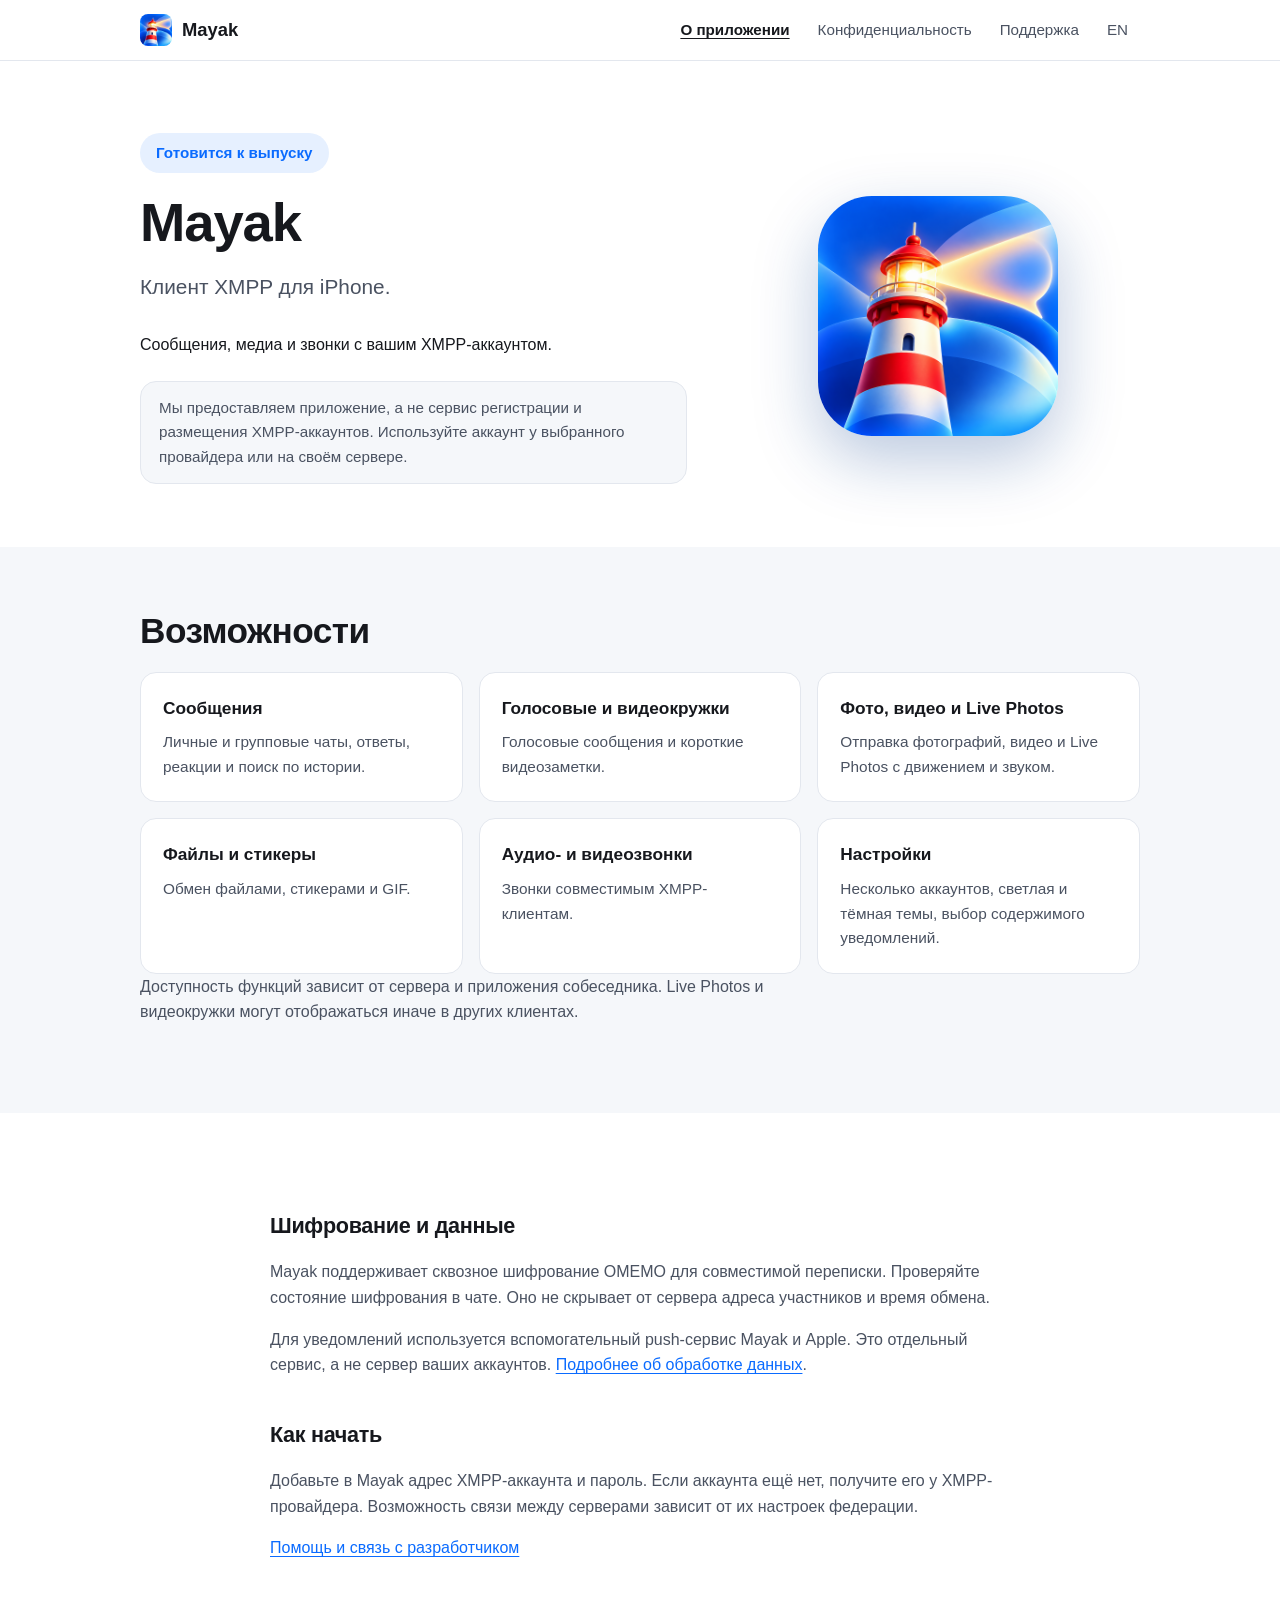
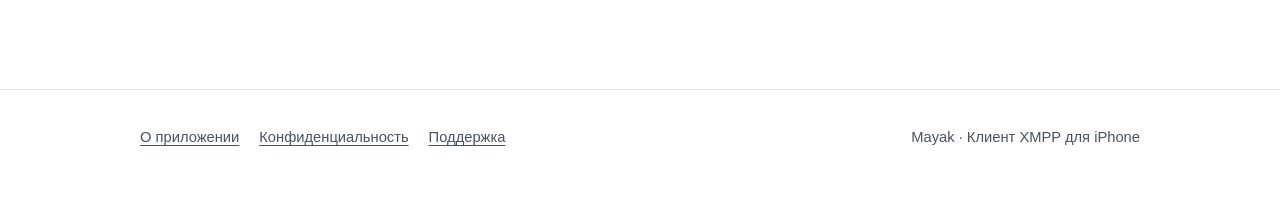
==== ru/index.html @ 135d6285 "Mayak static site: EN/RU pages with browser-language redirect Generated with [Devin](https://devin.a" ====
<!doctype html>
<html lang="ru"><head>
<meta charset="utf-8"><meta name="viewport" content="width=device-width, initial-scale=1">
<title>Mayak — клиент XMPP для iPhone</title><meta name="description" content="Mayak: сообщения, Live Photos, голосовые, видеокружки и звонки с вашим XMPP-аккаунтом.">
<link rel="icon" href="../assets/app-icon-180.png"><link rel="stylesheet" href="../assets/style.css">
<link rel="alternate" hreflang="ru" href="../ru/index.html"><link rel="alternate" hreflang="en" href="../en/index.html">
</head><body>
<a class="skip-link" href="#main">К содержимому</a>
<header class="site-header"><div class="wrap"><a class="brand" href="./index.html"><img src="../assets/app-icon-180.png" width="32" height="32" alt=""><span>Mayak</span></a>
<nav class="site-nav" aria-label="Навигация"><a href="./index.html" aria-current="page">О приложении</a><a href="./privacy/index.html">Конфиденциальность</a><a href="./support/index.html">Поддержка</a><a href="../en/index.html" lang="en">EN</a></nav></div></header>
<main id="main"><section class="hero"><div class="wrap hero-inner"><div><span class="badge-coming">Готовится к выпуску</span><h1>Mayak</h1><p class="lead">Клиент XMPP для iPhone.</p><p>Сообщения, медиа и звонки с вашим XMPP-аккаунтом.</p><p class="hero-note">Мы предоставляем приложение, а не сервис регистрации и размещения XMPP-аккаунтов. Используйте аккаунт у выбранного провайдера или на своём сервере.</p></div><div class="hero-visual"><img class="app-icon" src="../assets/app-icon.png" width="200" height="200" alt="Иконка Mayak"></div></div></section>
<section class="section alt"><div class="wrap"><h2 id="features">Возможности</h2><div class="grid cols-3"><div class="card"><h3>Сообщения</h3><p>Личные и групповые чаты, ответы, реакции и поиск по истории.</p></div><div class="card"><h3>Голосовые и видеокружки</h3><p>Голосовые сообщения и короткие видеозаметки.</p></div><div class="card"><h3>Фото, видео и Live Photos</h3><p>Отправка фотографий, видео и Live Photos с движением и звуком.</p></div><div class="card"><h3>Файлы и стикеры</h3><p>Обмен файлами, стикерами и GIF.</p></div><div class="card"><h3>Аудио- и видеозвонки</h3><p>Звонки совместимым XMPP-клиентам.</p></div><div class="card"><h3>Настройки</h3><p>Несколько аккаунтов, светлая и тёмная темы, выбор содержимого уведомлений.</p></div></div><p class="sub compatibility">Доступность функций зависит от сервера и приложения собеседника. Live Photos и видеокружки могут отображаться иначе в других клиентах.</p></div></section>
<section class="section"><div class="wrap doc"><h2 id="privacy">Шифрование и данные</h2><p>Mayak поддерживает сквозное шифрование OMEMO для совместимой переписки. Проверяйте состояние шифрования в чате. Оно не скрывает от сервера адреса участников и время обмена.</p><p>Для уведомлений используется вспомогательный push-сервис Mayak и Apple. Это отдельный сервис, а не сервер ваших аккаунтов. <a href="privacy/index.html">Подробнее об обработке данных</a>.</p><h2 id="start">Как начать</h2><p>Добавьте в Mayak адрес XMPP-аккаунта и пароль. Если аккаунта ещё нет, получите его у XMPP-провайдера. Возможность связи между серверами зависит от их настроек федерации.</p><p><a href="support/index.html">Помощь и связь с разработчиком</a></p></div></section></main>
<footer class="site-footer"><div class="wrap"><nav aria-label="Ссылки"><a href="./index.html" aria-current="page">О приложении</a><a href="./privacy/index.html">Конфиденциальность</a><a href="./support/index.html">Поддержка</a></nav><span class="copy">Mayak · Клиент XMPP для iPhone</span></div></footer>
</body></html>
---- assets/style.css ----
/* Mayak website — shared styles. System font stack, no external resources. */

:root {
  --accent: #0a6bff;
  --accent-strong: #0958d6;
  --accent-soft: rgba(10, 107, 255, 0.1);
  --bg: #ffffff;
  --bg-alt: #f5f7fa;
  --card: #ffffff;
  --text: #16181d;
  --text-2: #4a5261;
  --line: #e3e7ee;
  --radius: 16px;
  --max: 1040px;
  color-scheme: light dark;
}

@media (prefers-color-scheme: dark) {
  :root {
    --accent: #4c9aff;
    --accent-strong: #7bb4ff;
    --accent-soft: rgba(76, 154, 255, 0.14);
    --bg: #101317;
    --bg-alt: #161a20;
    --card: #1a1f26;
    --text: #eef1f6;
    --text-2: #a8b1bf;
    --line: #2a3038;
  }
}

* { box-sizing: border-box; }

html { -webkit-text-size-adjust: 100%; }

body {
  margin: 0;
  font-family: -apple-system, BlinkMacSystemFont, "SF Pro Text", "Segoe UI",
    Roboto, "Helvetica Neue", Arial, sans-serif;
  font-size: 1rem;
  line-height: 1.6;
  color: var(--text);
  background: var(--bg);
}

img { max-width: 100%; height: auto; }

a { color: var(--accent); text-decoration-thickness: 1px; text-underline-offset: 3px; }
a:hover { color: var(--accent-strong); }

a:focus-visible, button:focus-visible, [tabindex]:focus-visible {
  outline: 3px solid var(--accent);
  outline-offset: 3px;
  border-radius: 6px;
}

.wrap { max-width: var(--max); margin: 0 auto; padding: 0 20px; }

/* Header */

.site-header {
  position: sticky;
  top: 0;
  z-index: 10;
  background: color-mix(in srgb, var(--bg) 88%, transparent);
  backdrop-filter: blur(12px);
  -webkit-backdrop-filter: blur(12px);
  border-bottom: 1px solid var(--line);
}

.site-header .wrap {
  display: flex;
  align-items: center;
  gap: 16px;
  min-height: 60px;
  flex-wrap: wrap;
}

.brand {
  display: inline-flex;
  align-items: center;
  gap: 10px;
  font-weight: 700;
  font-size: 1.15rem;
  color: var(--text);
  text-decoration: none;
}
.brand img { width: 32px; height: 32px; border-radius: 8px; }

.site-nav { display: flex; align-items: center; gap: 4px; margin-left: auto; flex-wrap: wrap; }
.site-nav a {
  color: var(--text-2);
  text-decoration: none;
  padding: 8px 12px;
  border-radius: 10px;
  font-size: 0.95rem;
}
.site-nav a:hover { color: var(--text); background: var(--accent-soft); }
.site-nav a[aria-current="page"] { color: var(--accent); font-weight: 600; }

.lang-switch {
  display: inline-flex;
  border: 1px solid var(--line);
  border-radius: 999px;
  overflow: hidden;
  margin-left: 8px;
}
.lang-switch a {
  padding: 6px 12px;
  font-size: 0.85rem;
  font-weight: 600;
  color: var(--text-2);
  text-decoration: none;
  border-radius: 0;
}
.lang-switch a[aria-current="true"] { background: var(--accent); color: #fff; }

.skip-link {
  position: absolute;
  left: -9999px;
  top: 0;
  background: var(--accent);
  color: #fff;
  padding: 10px 16px;
  border-radius: 0 0 10px 0;
  z-index: 100;
}
.skip-link:focus { left: 0; color: #fff; }

/* Hero */

.hero { padding: 72px 0 48px; }
.hero-inner {
  display: grid;
  grid-template-columns: 1.15fr 0.85fr;
  gap: 48px;
  align-items: center;
}
.hero h1 {
  font-size: clamp(2.2rem, 5.4vw, 3.4rem);
  line-height: 1.12;
  letter-spacing: -0.02em;
  margin: 0 0 16px;
}
.hero .lead {
  font-size: clamp(1.1rem, 2.4vw, 1.3rem);
  color: var(--text-2);
  margin: 0 0 28px;
  max-width: 34em;
}
.hero-visual {
  display: flex;
  justify-content: center;
}
.hero-visual img.app-icon {
  width: min(240px, 60vw);
  border-radius: 22.5%;
  box-shadow: 0 24px 64px rgba(10, 60, 140, 0.28);
}

.badge-coming {
  display: inline-flex;
  align-items: center;
  gap: 8px;
  padding: 8px 16px;
  border-radius: 999px;
  background: var(--accent-soft);
  color: var(--accent);
  font-weight: 600;
  font-size: 0.95rem;
  margin-bottom: 20px;
}

.hero-note {
  margin-top: 24px;
  padding: 14px 18px;
  border-radius: var(--radius);
  border: 1px solid var(--line);
  background: var(--bg-alt);
  color: var(--text-2);
  font-size: 0.95rem;
  max-width: 40em;
}

/* Sections */

.section { padding: 56px 0; }
.section.alt { background: var(--bg-alt); }
.section h2 {
  font-size: clamp(1.6rem, 3.6vw, 2.2rem);
  letter-spacing: -0.015em;
  margin: 0 0 12px;
}
.section .sub { color: var(--text-2); max-width: 44em; margin: 0 0 32px; }

.grid { display: grid; gap: 16px; }
.grid.cols-2 { grid-template-columns: repeat(2, 1fr); }
.grid.cols-3 { grid-template-columns: repeat(3, 1fr); }
.grid.cols-4 { grid-template-columns: repeat(4, 1fr); }

.card {
  background: var(--card);
  border: 1px solid var(--line);
  border-radius: var(--radius);
  padding: 22px;
}
.card h3 { margin: 0 0 8px; font-size: 1.08rem; }
.card p { margin: 0; color: var(--text-2); font-size: 0.96rem; }

.steps { counter-reset: step; display: grid; gap: 16px; }
.step {
  display: grid;
  grid-template-columns: 48px 1fr;
  gap: 16px;
  align-items: start;
  background: var(--card);
  border: 1px solid var(--line);
  border-radius: var(--radius);
  padding: 20px;
}
.step::before {
  counter-increment: step;
  content: counter(step);
  display: grid;
  place-items: center;
  width: 44px;
  height: 44px;
  border-radius: 50%;
  background: var(--accent-soft);
  color: var(--accent);
  font-weight: 700;
  font-size: 1.1rem;
}
.step h3 { margin: 0 0 6px; font-size: 1.05rem; }
.step p { margin: 0; color: var(--text-2); font-size: 0.96rem; }

.faq details {
  background: var(--card);
  border: 1px solid var(--line);
  border-radius: var(--radius);
  padding: 4px 20px;
  margin-bottom: 12px;
}
.faq summary {
  cursor: pointer;
  font-weight: 600;
  padding: 16px 0;
  list-style: none;
  position: relative;
  padding-right: 32px;
}
.faq summary::after {
  content: "+";
  position: absolute;
  right: 4px;
  top: 14px;
  font-size: 1.4rem;
  color: var(--accent);
  font-weight: 400;
}
.faq details[open] summary::after { content: "–"; }
.faq summary::-webkit-details-marker { display: none; }
.faq details p { color: var(--text-2); margin-top: 0; }

.cta-band {
  text-align: center;
  padding: 64px 20px;
}
.cta-band h2 { margin-bottom: 12px; }

/* Footer */

.site-footer {
  border-top: 1px solid var(--line);
  padding: 36px 0 48px;
  color: var(--text-2);
  font-size: 0.92rem;
}
.site-footer .wrap { display: flex; flex-wrap: wrap; gap: 12px 28px; }
.site-footer nav { display: flex; gap: 20px; flex-wrap: wrap; }
.site-footer a { color: var(--text-2); }
.site-footer a:hover { color: var(--text); }
.site-footer .copy { margin-left: auto; }

/* Language chooser (root /) */

.lang-pick {
  min-height: 70vh;
  display: grid;
  place-items: center;
  text-align: center;
  padding: 48px 20px;
}
.lang-pick img { width: 120px; border-radius: 22.5%; margin-bottom: 24px; }
.lang-pick h1 { margin: 0 0 8px; font-size: 2rem; }
.lang-pick p { color: var(--text-2); margin: 0 0 32px; }
.lang-pick .choices { display: flex; gap: 16px; flex-wrap: wrap; justify-content: center; }
.lang-pick .choices a {
  display: inline-block;
  padding: 14px 36px;
  border-radius: 14px;
  border: 1px solid var(--line);
  background: var(--card);
  color: var(--text);
  font-weight: 600;
  font-size: 1.1rem;
  text-decoration: none;
}
.lang-pick .choices a:hover { border-color: var(--accent); color: var(--accent); }

/* Privacy policy page */

.doc { max-width: 780px; }
.doc h1 { font-size: clamp(1.8rem, 4vw, 2.4rem); margin: 48px 0 8px; letter-spacing: -0.015em; }
.doc .doc-meta { color: var(--text-2); font-size: 0.95rem; margin-bottom: 32px; }
.doc h2 { font-size: 1.35rem; margin: 40px 0 12px; }
.doc h3 { font-size: 1.1rem; margin: 28px 0 8px; }
.doc p, .doc li { color: var(--text-2); }
.doc li { margin-bottom: 6px; }
.doc strong { color: var(--text); }
.doc .draft-notice,
.doc .todo-box {
  border: 1px solid #d9a41e55;
  background: rgba(217, 164, 30, 0.08);
  border-radius: var(--radius);
  padding: 16px 20px;
  margin: 24px 0;
  font-size: 0.95rem;
}
.doc .draft-notice strong, .doc .todo-box strong { color: var(--text); }
.doc .todo-box ul { margin: 8px 0 0; }
.doc table { width: 100%; border-collapse: collapse; font-size: 0.93rem; margin: 16px 0; table-layout: fixed; }
.doc th, .doc td { border: 1px solid var(--line); padding: 10px 12px; text-align: left; vertical-align: top; overflow-wrap: anywhere; }
.doc th { background: var(--bg-alt); color: var(--text); }
.doc code { font-size: 0.9em; background: var(--bg-alt); padding: 2px 6px; border-radius: 6px; overflow-wrap: anywhere; }

@media (max-width: 560px) {
  .doc table, .doc tbody, .doc tr { display: block; }
  .doc thead { display: none; }
  .doc tr:first-child { display: none; }
  .doc tr {
    border: 1px solid var(--line);
    border-radius: 12px;
    padding: 10px 14px;
    margin-bottom: 12px;
    background: var(--card);
  }
  .doc th, .doc td { display: block; border: none; padding: 3px 0; background: none; }
  .doc td:first-child { font-weight: 600; color: var(--text); }
}

/* Responsive */

@media (max-width: 860px) {
  .hero-inner { grid-template-columns: 1fr; gap: 32px; }
  .hero-visual { order: -1; }
  .hero-visual img.app-icon { width: min(160px, 44vw); }
  .grid.cols-3, .grid.cols-4 { grid-template-columns: repeat(2, 1fr); }
}

@media (max-width: 560px) {
  .hero { padding: 48px 0 32px; }
  .section { padding: 40px 0; }
  .grid.cols-2, .grid.cols-3, .grid.cols-4 { grid-template-columns: 1fr; }
  .site-footer .copy { margin-left: 0; }
  .site-header .wrap { gap: 8px; }
  .brand span { font-size: 1rem; }
}

@media (prefers-reduced-motion: reduce) {
  *, *::before, *::after {
    animation-duration: 0.01ms !important;
    transition-duration: 0.01ms !important;
  }
  .site-header { backdrop-filter: none; -webkit-backdrop-filter: none; }
}

/* Editorial revision: simple documents and explicit unpublished fields. */
.doc { padding-bottom: 56px; }
.doc section { scroll-margin-top: 110px; }
.pending { border-left: 3px solid #b77900; background: var(--bg-alt); padding: 12px 16px; overflow-wrap: anywhere; }
.compatibility { margin-top: 24px; }
.site-nav a[aria-current="page"] { color: var(--text); text-decoration: underline; }
@media(max-width:560px) { .site-nav { margin-left:0; gap:0; } .site-nav a { padding:8px; } .site-header .wrap { padding-top:8px; padding-bottom:8px; } }

/* Demo contact layout; replace reserved .example addresses before release. */
.contact-card { margin:24px 0; padding:24px; border:1px solid var(--line); border-radius:16px; background:var(--bg-alt); overflow-wrap:anywhere; }
.contact-card p:first-child { margin-top:0; }
.contact-card p:last-child { margin-bottom:0; }
.contact-button { display:inline-block; padding:10px 16px; border:1px solid var(--accent); border-radius:10px; text-decoration:none; }
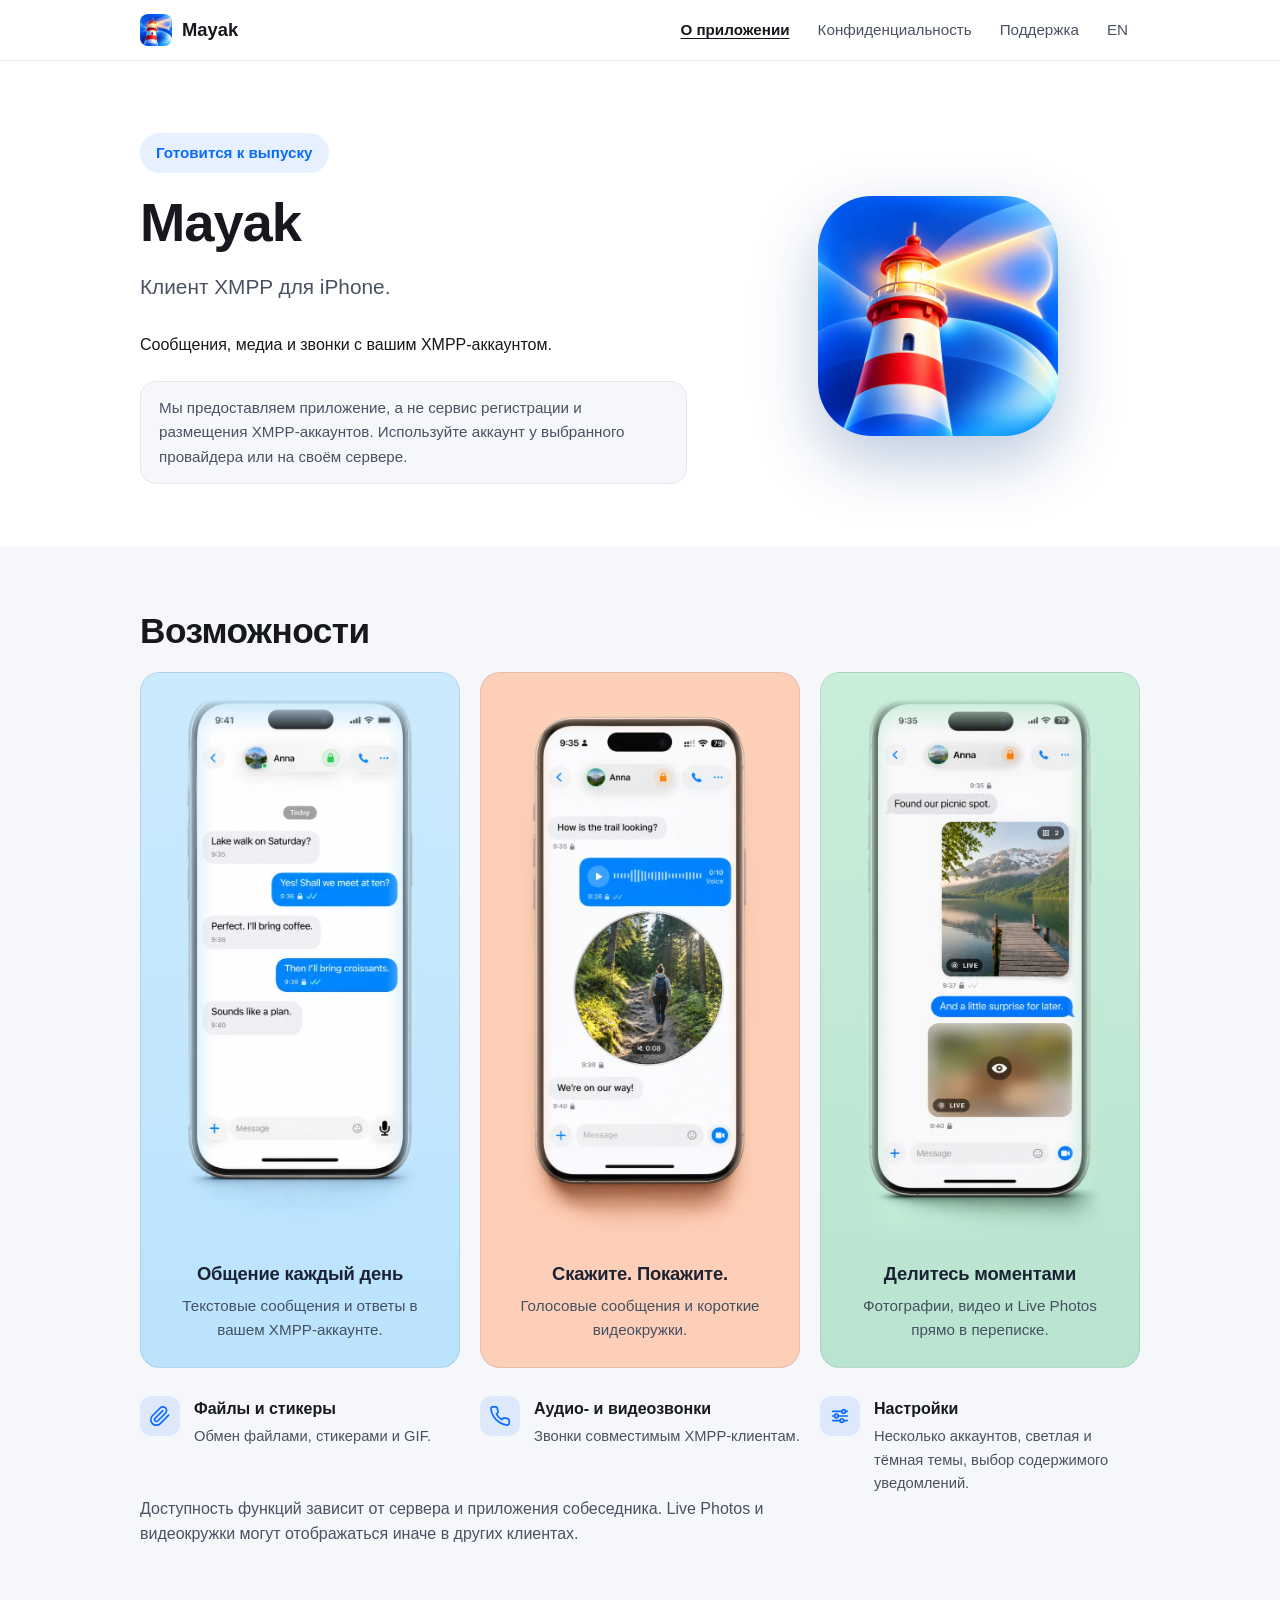
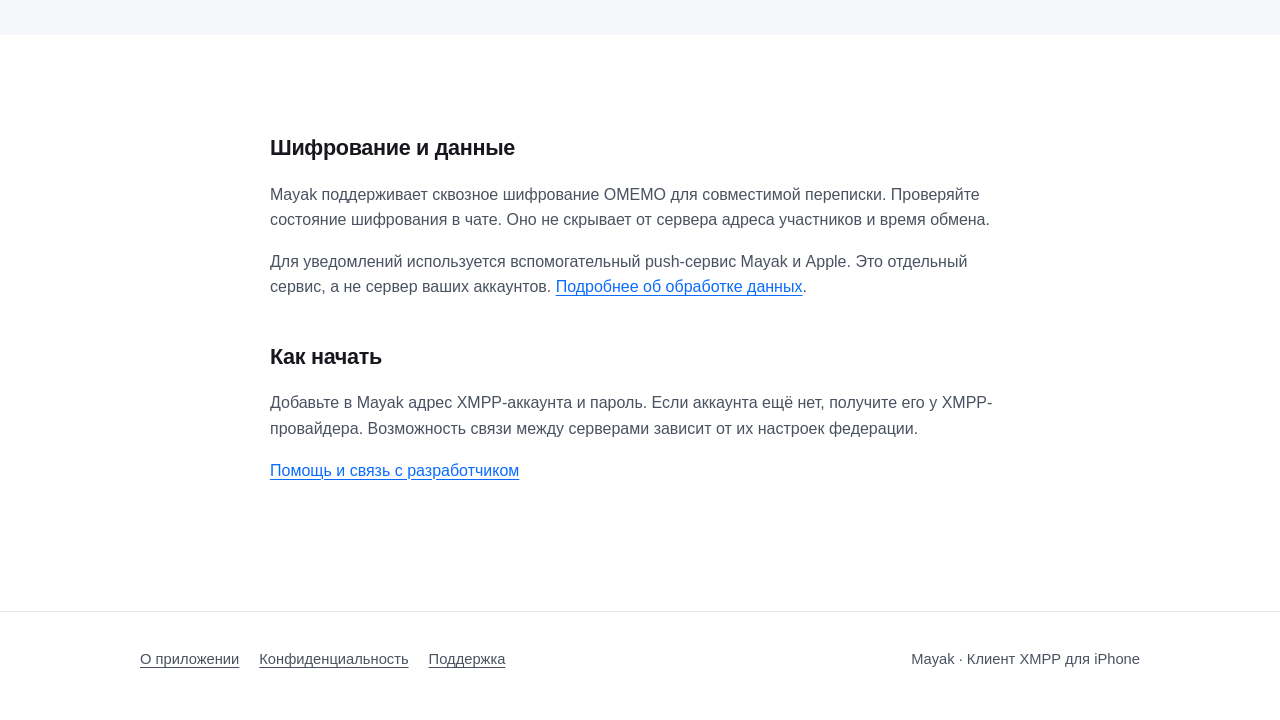
==== commit e69ccf43: "Visual feature cards with app mockups on homepage" ====
--- a/ru/index.html
+++ b/ru/index.html
@@ -9,7 +9,7 @@
 <header class="site-header"><div class="wrap"><a class="brand" href="./index.html"><img src="../assets/app-icon-180.png" width="32" height="32" alt=""><span>Mayak</span></a>
 <nav class="site-nav" aria-label="Навигация"><a href="./index.html" aria-current="page">О приложении</a><a href="./privacy/index.html">Конфиденциальность</a><a href="./support/index.html">Поддержка</a><a href="../en/index.html" lang="en">EN</a></nav></div></header>
 <main id="main"><section class="hero"><div class="wrap hero-inner"><div><span class="badge-coming">Готовится к выпуску</span><h1>Mayak</h1><p class="lead">Клиент XMPP для iPhone.</p><p>Сообщения, медиа и звонки с вашим XMPP-аккаунтом.</p><p class="hero-note">Мы предоставляем приложение, а не сервис регистрации и размещения XMPP-аккаунтов. Используйте аккаунт у выбранного провайдера или на своём сервере.</p></div><div class="hero-visual"><img class="app-icon" src="../assets/app-icon.png" width="200" height="200" alt="Иконка Mayak"></div></div></section>
-<section class="section alt"><div class="wrap"><h2 id="features">Возможности</h2><div class="grid cols-3"><div class="card"><h3>Сообщения</h3><p>Личные и групповые чаты, ответы, реакции и поиск по истории.</p></div><div class="card"><h3>Голосовые и видеокружки</h3><p>Голосовые сообщения и короткие видеозаметки.</p></div><div class="card"><h3>Фото, видео и Live Photos</h3><p>Отправка фотографий, видео и Live Photos с движением и звуком.</p></div><div class="card"><h3>Файлы и стикеры</h3><p>Обмен файлами, стикерами и GIF.</p></div><div class="card"><h3>Аудио- и видеозвонки</h3><p>Звонки совместимым XMPP-клиентам.</p></div><div class="card"><h3>Настройки</h3><p>Несколько аккаунтов, светлая и тёмная темы, выбор содержимого уведомлений.</p></div></div><p class="sub compatibility">Доступность функций зависит от сервера и приложения собеседника. Live Photos и видеокружки могут отображаться иначе в других клиентах.</p></div></section>
+<section class="section alt"><div class="wrap"><h2 id="features">Возможности</h2><div class="feature-cards"><article class="feature-card feature-blue"><div class="feature-media"><img src="../assets/features/conversations-560.webp" srcset="../assets/features/conversations-560.webp 560w, ../assets/features/conversations-1120.webp 1120w" sizes="(max-width: 899px) 215px, 245px" width="560" height="1245" loading="lazy" decoding="async" alt="Переписка в чате: текстовые сообщения и ответы"></div><h3>Общение каждый день</h3><p>Текстовые сообщения и ответы в вашем XMPP-аккаунте.</p></article><article class="feature-card feature-peach"><div class="feature-media"><img src="../assets/features/voice-video-560.webp" srcset="../assets/features/voice-video-560.webp 560w, ../assets/features/voice-video-1120.webp 1120w" sizes="(max-width: 899px) 215px, 245px" width="560" height="1245" loading="lazy" decoding="async" alt="Голосовое сообщение и видеокружок в чате"></div><h3>Скажите. Покажите.</h3><p>Голосовые сообщения и короткие видеокружки.</p></article><article class="feature-card feature-mint"><div class="feature-media"><img src="../assets/features/photos-560.webp" srcset="../assets/features/photos-560.webp 560w, ../assets/features/photos-1120.webp 1120w" sizes="(max-width: 899px) 215px, 245px" width="560" height="1245" loading="lazy" decoding="async" alt="Фотография и Live Photo в переписке"></div><h3>Делитесь моментами</h3><p>Фотографии, видео и Live Photos прямо в переписке.</p></article></div><div class="feature-minor"><div class="feature-minor-item"><span class="feature-minor-icon" aria-hidden="true"><svg viewBox="0 0 24 24" fill="none" stroke="currentColor" stroke-width="1.8" stroke-linecap="round" stroke-linejoin="round"><path d="M21.44 11.05l-9.19 9.19a6 6 0 0 1-8.49-8.49l8.57-8.57A4 4 0 1 1 18 8.84l-8.59 8.57a2 2 0 0 1-2.83-2.83l8.49-8.48"/></svg></span><div><h3>Файлы и стикеры</h3><p>Обмен файлами, стикерами и GIF.</p></div></div><div class="feature-minor-item"><span class="feature-minor-icon" aria-hidden="true"><svg viewBox="0 0 24 24" fill="none" stroke="currentColor" stroke-width="1.8" stroke-linecap="round" stroke-linejoin="round"><path d="M22 16.92v3a2 2 0 0 1-2.18 2 19.79 19.79 0 0 1-8.63-3.07 19.5 19.5 0 0 1-6-6A19.79 19.79 0 0 1 2.12 4.18 2 2 0 0 1 4.11 2h3a2 2 0 0 1 2 1.72c.13.96.36 1.9.7 2.81a2 2 0 0 1-.45 2.11L8.09 9.91a16 16 0 0 0 6 6l1.27-1.27a2 2 0 0 1 2.11-.45c.91.34 1.85.57 2.81.7A2 2 0 0 1 22 16.92z"/></svg></span><div><h3>Аудио- и видеозвонки</h3><p>Звонки совместимым XMPP-клиентам.</p></div></div><div class="feature-minor-item"><span class="feature-minor-icon" aria-hidden="true"><svg viewBox="0 0 24 24" fill="none" stroke="currentColor" stroke-width="1.8" stroke-linecap="round" stroke-linejoin="round"><line x1="4" y1="7" x2="14" y2="7"/><line x1="18" y1="7" x2="20" y2="7"/><circle cx="16" cy="7" r="2"/><line x1="4" y1="12" x2="6" y2="12"/><line x1="10" y1="12" x2="20" y2="12"/><circle cx="8" cy="12" r="2"/><line x1="4" y1="17" x2="12" y2="17"/><line x1="16" y1="17" x2="20" y2="17"/><circle cx="14" cy="17" r="2"/></svg></span><div><h3>Настройки</h3><p>Несколько аккаунтов, светлая и тёмная темы, выбор содержимого уведомлений.</p></div></div></div><p class="sub compatibility">Доступность функций зависит от сервера и приложения собеседника. Live Photos и видеокружки могут отображаться иначе в других клиентах.</p></div></section>
 <section class="section"><div class="wrap doc"><h2 id="privacy">Шифрование и данные</h2><p>Mayak поддерживает сквозное шифрование OMEMO для совместимой переписки. Проверяйте состояние шифрования в чате. Оно не скрывает от сервера адреса участников и время обмена.</p><p>Для уведомлений используется вспомогательный push-сервис Mayak и Apple. Это отдельный сервис, а не сервер ваших аккаунтов. <a href="privacy/index.html">Подробнее об обработке данных</a>.</p><h2 id="start">Как начать</h2><p>Добавьте в Mayak адрес XMPP-аккаунта и пароль. Если аккаунта ещё нет, получите его у XMPP-провайдера. Возможность связи между серверами зависит от их настроек федерации.</p><p><a href="support/index.html">Помощь и связь с разработчиком</a></p></div></section></main>
 <footer class="site-footer"><div class="wrap"><nav aria-label="Ссылки"><a href="./index.html" aria-current="page">О приложении</a><a href="./privacy/index.html">Конфиденциальность</a><a href="./support/index.html">Поддержка</a></nav><span class="copy">Mayak · Клиент XMPP для iPhone</span></div></footer>
 </body></html>
--- a/assets/style.css
+++ b/assets/style.css
@@ -388,3 +388,74 @@
 .contact-card p:first-child { margin-top:0; }
 .contact-card p:last-child { margin-bottom:0; }
 .contact-button { display:inline-block; padding:10px 16px; border:1px solid var(--accent); border-radius:10px; text-decoration:none; }
+
+/* Features: visual cards + compact row. Pastel cards stay light in both
+   schemes and carry their own dark text colors. */
+
+.feature-cards {
+  display: grid;
+  grid-template-columns: repeat(3, minmax(0, 1fr));
+  gap: 20px;
+}
+
+.feature-card {
+  min-width: 0;
+  border-radius: 20px;
+  border: 1px solid rgba(15, 40, 70, 0.1);
+  padding: 26px 22px 24px;
+  text-align: center;
+  color: #1a2233;
+}
+.feature-card h3 { margin: 0 0 6px; font-size: 1.15rem; letter-spacing: -0.01em; }
+.feature-card p { margin: 0; color: #455160; font-size: 0.95rem; }
+
+.feature-blue { background: linear-gradient(180deg, #cbeafd, #bbe3fe); }
+.feature-peach { background: #fdcfb8; }
+.feature-mint { background: linear-gradient(180deg, #c9eeda, #b9e4d0); }
+
+.feature-media img {
+  display: block;
+  margin: 0 auto 20px;
+  width: auto;
+  height: auto;
+  max-width: 100%;
+  max-height: 540px;
+  /* The mockups bake a shadow into their pastel background; fade the
+     edges so the picture dissolves into the card instead of ending
+     on a hard rectangle. */
+  -webkit-mask-image:
+    linear-gradient(to right, transparent, #000 34px, #000 calc(100% - 34px), transparent),
+    linear-gradient(to bottom, transparent, #000 34px, #000 calc(100% - 34px), transparent);
+  -webkit-mask-composite: source-in;
+  mask-image:
+    linear-gradient(to right, transparent, #000 34px, #000 calc(100% - 34px), transparent),
+    linear-gradient(to bottom, transparent, #000 34px, #000 calc(100% - 34px), transparent);
+  mask-composite: intersect;
+}
+
+.feature-minor {
+  display: grid;
+  grid-template-columns: repeat(3, minmax(0, 1fr));
+  gap: 20px;
+  margin-top: 28px;
+}
+.feature-minor-item { display: flex; gap: 14px; align-items: flex-start; }
+.feature-minor-icon {
+  flex: none;
+  width: 40px;
+  height: 40px;
+  display: grid;
+  place-items: center;
+  border-radius: 12px;
+  background: var(--accent-soft);
+  color: var(--accent);
+}
+.feature-minor-icon svg { width: 22px; height: 22px; }
+.feature-minor h3 { margin: 0 0 4px; font-size: 1rem; }
+.feature-minor p { margin: 0; color: var(--text-2); font-size: 0.92rem; }
+
+@media (max-width: 899px) {
+  .feature-cards { grid-template-columns: minmax(0, 1fr); gap: 16px; }
+  .feature-media img { max-height: 480px; }
+  .feature-minor { grid-template-columns: 1fr; gap: 16px; }
+}
